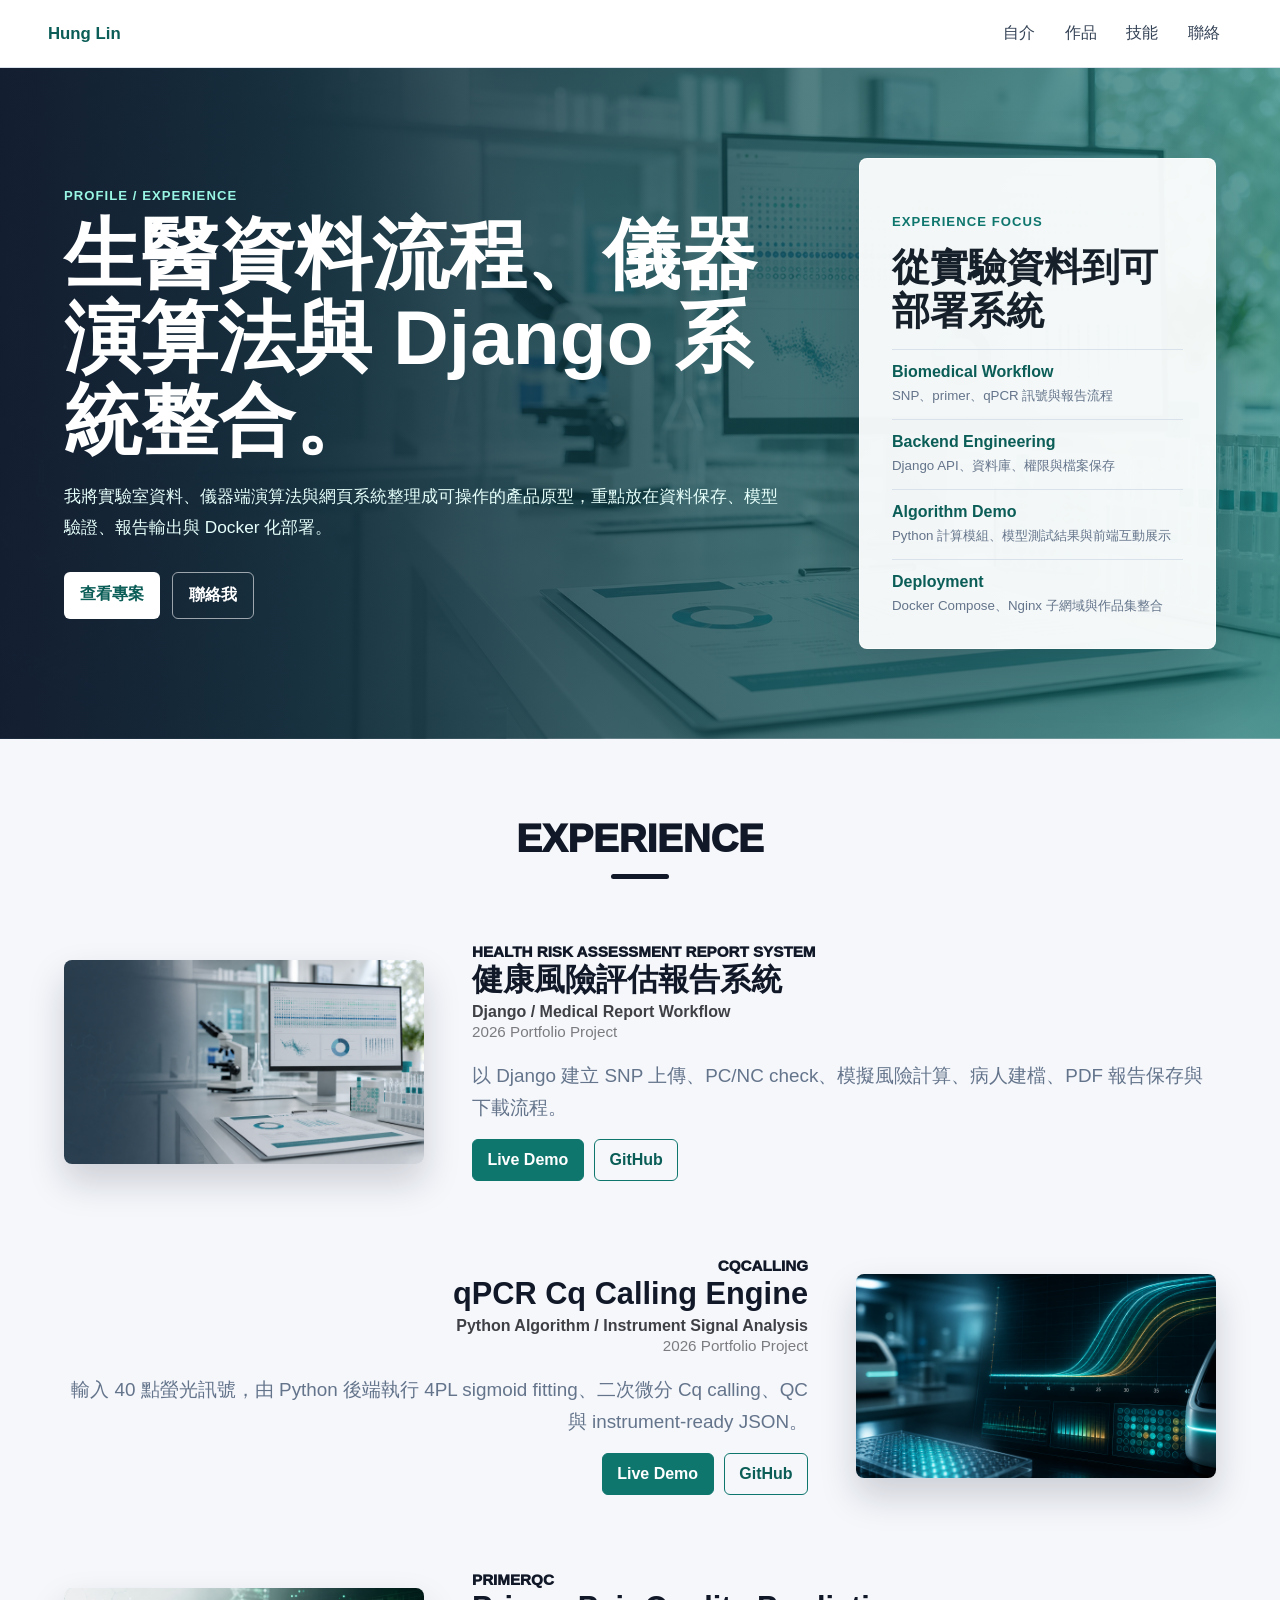
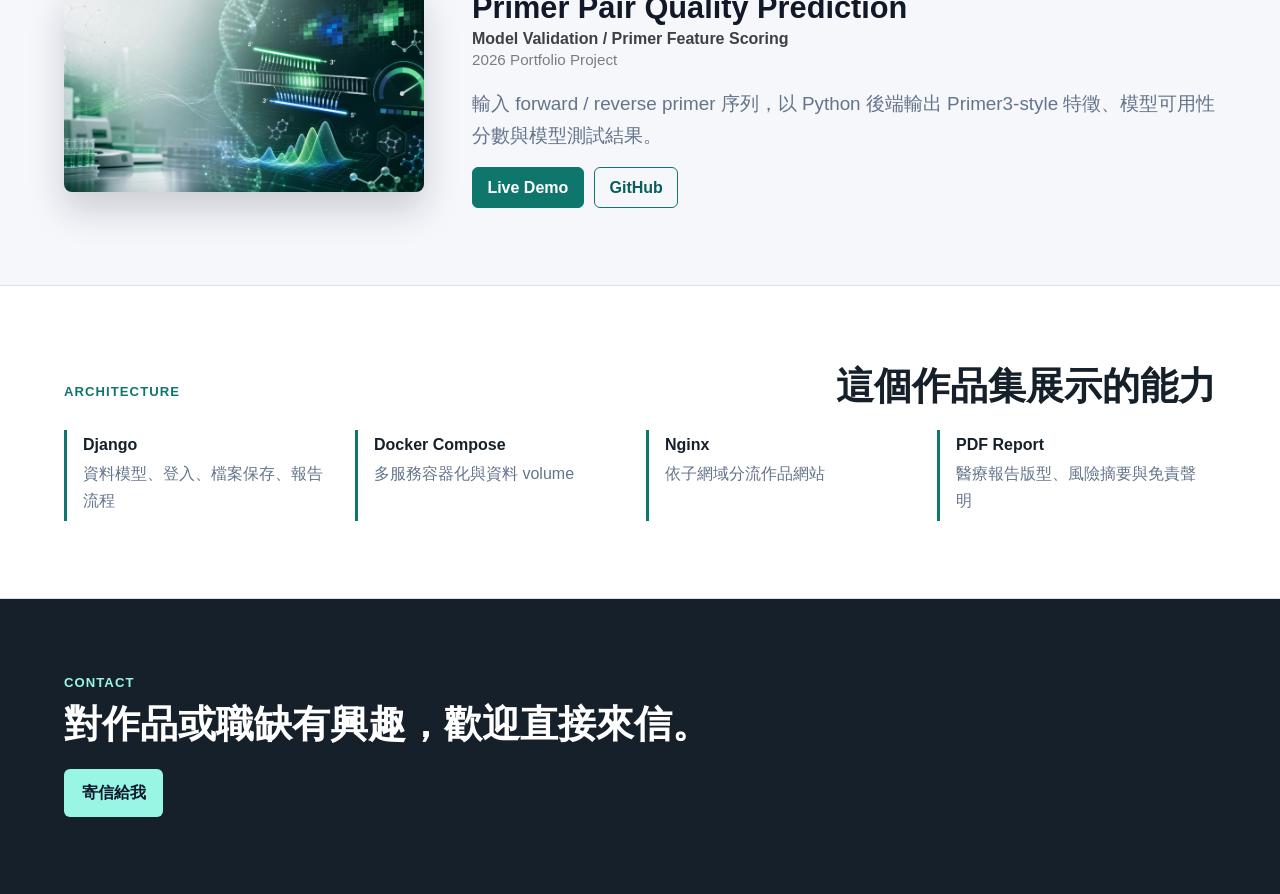
==== sites/portfolio/index.html @ 5ae378e4 "Initial portfolio project" ====
<!doctype html>
<html lang="zh-Hant">
  <head>
    <meta charset="utf-8">
    <meta name="viewport" content="width=device-width, initial-scale=1">
    <title>Hung Lin | 作品集</title>
    <link rel="stylesheet" href="styles.css?v=20260609-experience">
  </head>
  <body>
    <header class="topbar">
      <a class="brand" href="#top">Hung Lin</a>
      <nav aria-label="作品集導覽">
        <a href="#about">自介</a>
        <a href="#projects">作品</a>
        <a href="#skills">技能</a>
        <a href="#contact">聯絡</a>
      </nav>
    </header>

    <main id="top">
      <section class="hero" id="about">
        <div class="hero-copy">
          <p>Profile / Experience</p>
          <h1>生醫資料流程、儀器演算法與 Django 系統整合。</h1>
          <span>我將實驗室資料、儀器端演算法與網頁系統整理成可操作的產品原型，重點放在資料保存、模型驗證、報告輸出與 Docker 化部署。</span>
          <div class="hero-actions">
            <a class="primary" href="#projects">查看專案</a>
            <a class="secondary" href="#contact">聯絡我</a>
          </div>
        </div>
        <aside class="profile-panel" aria-label="個人經歷摘要">
          <span>Experience Focus</span>
          <h2>從實驗資料到可部署系統</h2>
          <div class="profile-list">
            <div><strong>Biomedical Workflow</strong><small>SNP、primer、qPCR 訊號與報告流程</small></div>
            <div><strong>Backend Engineering</strong><small>Django API、資料庫、權限與檔案保存</small></div>
            <div><strong>Algorithm Demo</strong><small>Python 計算模組、模型測試結果與前端互動展示</small></div>
            <div><strong>Deployment</strong><small>Docker Compose、Nginx 子網域與作品集整合</small></div>
          </div>
        </aside>
      </section>

      <section id="projects" class="section">
        <div class="experience-head">
          <h2>EXPERIENCE</h2>
        </div>
        <div class="experience-list">
          <article class="experience-item">
            <img class="project-visual" src="assets/medical-genetics-hero.png" alt="健康風險評估報告系統示意圖">
            <div class="experience-copy">
              <span>Health Risk Assessment Report System</span>
              <h3>健康風險評估報告系統</h3>
              <strong>Django / Medical Report Workflow</strong>
              <small>2026 Portfolio Project</small>
              <p>以 Django 建立 SNP 上傳、PC/NC check、模擬風險計算、病人建檔、PDF 報告保存與下載流程。</p>
              <div class="project-links">
                <a class="site-link" href="http://health.yourdomain.com" data-local-url="http://127.0.0.1:8000/login/">Live Demo</a>
                <a href="https://github.com/pingkitaooji/portfolio" target="_blank" rel="noreferrer">GitHub</a>
              </div>
            </div>
          </article>

          <article class="experience-item reverse">
            <img class="project-visual" src="assets/cqcalling-hero.png" alt="CqCalling qPCR 訊號分析示意圖">
            <div class="experience-copy">
              <span>CqCalling</span>
              <h3>qPCR Cq Calling Engine</h3>
              <strong>Python Algorithm / Instrument Signal Analysis</strong>
              <small>2026 Portfolio Project</small>
              <p>輸入 40 點螢光訊號，由 Python 後端執行 4PL sigmoid fitting、二次微分 Cq calling、QC 與 instrument-ready JSON。</p>
              <div class="project-links">
                <a class="site-link" href="http://cqcalling.yourdomain.com" data-local-url="http://127.0.0.1:8002/">Live Demo</a>
                <a href="https://github.com/pingkitaooji/portfolio" target="_blank" rel="noreferrer">GitHub</a>
              </div>
            </div>
          </article>

          <article class="experience-item">
            <img class="project-visual" src="assets/primerqc-hero.png" alt="PrimerQC 引子模型預測示意圖">
            <div class="experience-copy">
              <span>PrimerQC</span>
              <h3>Primer Pair Quality Prediction</h3>
              <strong>Model Validation / Primer Feature Scoring</strong>
              <small>2026 Portfolio Project</small>
              <p>輸入 forward / reverse primer 序列，以 Python 後端輸出 Primer3-style 特徵、模型可用性分數與模型測試結果。</p>
              <div class="project-links">
                <a class="site-link" href="http://primerqc.yourdomain.com" data-local-url="http://127.0.0.1:8003/">Live Demo</a>
                <a href="https://github.com/pingkitaooji/portfolio" target="_blank" rel="noreferrer">GitHub</a>
              </div>
            </div>
          </article>
        </div>
      </section>

      <section id="skills" class="section split">
        <div class="section-head">
          <p>Architecture</p>
          <h2>這個作品集展示的能力</h2>
        </div>
        <div class="skill-list">
          <div><strong>Django</strong><span>資料模型、登入、檔案保存、報告流程</span></div>
          <div><strong>Docker Compose</strong><span>多服務容器化與資料 volume</span></div>
          <div><strong>Nginx</strong><span>依子網域分流作品網站</span></div>
          <div><strong>PDF Report</strong><span>醫療報告版型、風險摘要與免責聲明</span></div>
        </div>
      </section>

      <section id="contact" class="section contact">
        <p>Contact</p>
        <h2>對作品或職缺有興趣，歡迎直接來信。</h2>
        <a class="mail-button" href="mailto:your.email@example.com?subject=Portfolio%20Contact">寄信給我</a>
      </section>
    </main>
    <script src="dev-links.js"></script>
  </body>
</html>
---- sites/portfolio/styles.css ----
:root {
  --ink: #16202a;
  --muted: #64748b;
  --line: #d9e2ea;
  --surface: #ffffff;
  --teal: #0f766e;
  --teal-dark: #0b5d57;
  --blue: #1d4ed8;
  --amber: #b45309;
  --soft: #f5f7fb;
  font-family: "Segoe UI", "Noto Sans TC", Arial, sans-serif;
}

* {
  box-sizing: border-box;
}

html {
  scroll-behavior: smooth;
}

body {
  margin: 0;
  background: var(--soft);
  color: var(--ink);
}

a {
  color: inherit;
}

.topbar {
  align-items: center;
  background: rgba(255, 255, 255, 0.94);
  border-bottom: 1px solid var(--line);
  display: flex;
  justify-content: space-between;
  left: 0;
  padding: 0.9rem clamp(1rem, 4vw, 3rem);
  position: sticky;
  right: 0;
  top: 0;
  z-index: 10;
}

.brand {
  color: var(--teal-dark);
  font-size: 1.05rem;
  font-weight: 800;
  text-decoration: none;
}

nav {
  display: flex;
  gap: 0.35rem;
}

nav a {
  border-radius: 6px;
  color: #334155;
  padding: 0.55rem 0.75rem;
  text-decoration: none;
}

nav a:hover {
  background: #e7f3f1;
  color: var(--teal-dark);
}

.hero {
  align-items: center;
  background:
    linear-gradient(90deg, rgba(15, 23, 42, 0.82), rgba(15, 118, 110, 0.66)),
    url("assets/medical-genetics-hero.png");
  background-position: center;
  background-size: cover;
  color: #fff;
  display: grid;
  gap: clamp(1.5rem, 4vw, 4rem);
  grid-template-columns: minmax(0, 1fr) minmax(340px, 0.48fr);
  min-height: 74vh;
  padding: clamp(3rem, 7vw, 6rem) clamp(1rem, 5vw, 5rem);
}

.hero-copy {
  max-width: 820px;
}

.hero p,
.section-head p,
.contact p {
  color: var(--teal);
  font-size: 0.82rem;
  font-weight: 800;
  letter-spacing: 0.08em;
  margin: 0 0 0.65rem;
  text-transform: uppercase;
}

.hero p {
  color: #99f6e4;
}

.hero h1 {
  font-size: clamp(2.35rem, 6vw, 5rem);
  line-height: 1.08;
  margin: 0;
  max-width: 980px;
}

.hero span {
  color: #e6fffb;
  display: block;
  font-size: 1.08rem;
  line-height: 1.8;
  margin-top: 1.2rem;
  max-width: 720px;
}

.hero-actions {
  display: flex;
  flex-wrap: wrap;
  gap: 0.75rem;
  margin-top: 1.8rem;
}

.hero-actions a,
.project a {
  border-radius: 6px;
  font-weight: 800;
  padding: 0.75rem 1rem;
  text-decoration: none;
}

.primary {
  background: #fff;
  color: var(--teal-dark);
}

.secondary {
  border: 1px solid rgba(255, 255, 255, 0.58);
  color: #fff;
}

.profile-panel {
  align-self: stretch;
  background: rgba(255, 255, 255, 0.94);
  border: 1px solid rgba(255, 255, 255, 0.68);
  border-radius: 8px;
  box-shadow: 0 24px 70px rgba(15, 23, 42, 0.22);
  color: var(--ink);
  padding: clamp(1.25rem, 3vw, 2rem);
}

.profile-panel > span {
  color: var(--teal);
  font-size: 0.82rem;
  font-weight: 900;
  letter-spacing: 0.08em;
  text-transform: uppercase;
}

.profile-panel h2 {
  font-size: clamp(1.7rem, 3vw, 2.4rem);
  line-height: 1.15;
  margin: 0.7rem 0 1rem;
}

.profile-list {
  display: grid;
  gap: 0.8rem;
}

.profile-list div {
  border-top: 1px solid var(--line);
  padding-top: 0.8rem;
}

.profile-list strong,
.profile-list small {
  display: block;
}

.profile-list strong {
  color: var(--teal-dark);
  margin-bottom: 0.25rem;
}

.profile-list small {
  color: var(--muted);
  line-height: 1.6;
}

.section {
  padding: clamp(2.5rem, 6vw, 5rem) clamp(1rem, 5vw, 5rem);
}

.section-head {
  align-items: end;
  display: flex;
  justify-content: space-between;
  margin-bottom: 1.3rem;
}

.experience-head {
  margin-bottom: clamp(2rem, 5vw, 4rem);
  text-align: center;
}

.experience-head h2 {
  color: #111827;
  font-size: clamp(3.2rem, 8vw, 6rem);
  font-weight: 950;
  letter-spacing: 0;
  line-height: 0.9;
  margin: 0;
  position: relative;
}

.experience-head h2::after {
  background: #111827;
  border-radius: 999px;
  content: "";
  display: block;
  height: 5px;
  margin: 0.8rem auto 0;
  width: 58px;
}

.section h2,
.contact h2 {
  font-size: clamp(1.7rem, 3vw, 2.6rem);
  line-height: 1.2;
  margin: 0;
}

.experience-list {
  display: grid;
  gap: clamp(2.2rem, 6vw, 5rem);
}

.experience-item {
  align-items: center;
  display: grid;
  gap: clamp(1.4rem, 4vw, 3rem);
  grid-template-columns: minmax(240px, 360px) minmax(0, 1fr);
}

.experience-item.reverse {
  grid-template-columns: minmax(0, 1fr) minmax(240px, 360px);
}

.experience-item.reverse .project-visual {
  grid-column: 2;
  grid-row: 1;
}

.experience-item.reverse .experience-copy {
  grid-column: 1;
  grid-row: 1;
  text-align: right;
}

.project-visual {
  border-radius: 8px;
  box-shadow: 0 18px 36px rgba(15, 23, 42, 0.18);
  display: block;
  height: clamp(150px, 16vw, 210px);
  object-fit: cover;
  object-position: center;
  width: 100%;
}

.experience-copy span {
  color: #111827;
  display: block;
  font-size: 0.95rem;
  font-weight: 950;
  letter-spacing: 0;
  text-transform: uppercase;
}

.experience-copy h3 {
  color: #111827;
  font-size: clamp(1.45rem, 2.4vw, 2rem);
  line-height: 1.1;
  margin: 0.15rem 0 0.25rem;
}

.experience-copy strong,
.experience-copy small {
  display: block;
  line-height: 1.35;
}

.experience-copy strong {
  color: #3f3f46;
  font-size: 1rem;
}

.experience-copy small {
  color: #7c7c80;
  font-size: 0.95rem;
  margin-bottom: 1.1rem;
}

.experience-copy p,
.skill-list span,
.contact span {
  color: var(--muted);
  line-height: 1.7;
}

.experience-copy p {
  font-size: clamp(1rem, 1.7vw, 1.18rem);
  margin: 0;
  max-width: 820px;
}

.experience-item.reverse .experience-copy p {
  margin-left: auto;
}

.project-links {
  display: flex;
  flex-wrap: wrap;
  gap: 0.65rem;
  margin-top: 0.9rem;
}

.experience-item.reverse .project-links {
  justify-content: flex-end;
}

.project-links a {
  border: 1px solid var(--teal);
  border-radius: 6px;
  color: var(--teal-dark);
  font-weight: 800;
  padding: 0.68rem 0.9rem;
  text-decoration: none;
}

.project-links a:first-child {
  background: var(--teal);
  color: #fff;
}

.split {
  background: #fff;
  border-block: 1px solid var(--line);
}

.skill-list {
  display: grid;
  gap: 0.75rem;
  grid-template-columns: repeat(4, minmax(0, 1fr));
}

.skill-list div {
  border-left: 3px solid var(--teal);
  padding: 0.4rem 1rem;
}

.skill-list strong,
.skill-list span {
  display: block;
}

.skill-list strong {
  margin-bottom: 0.35rem;
}

.contact {
  background: var(--ink);
  color: #fff;
}

.contact p {
  color: #99f6e4;
}

.contact span {
  color: #cbd5e1;
}

.mail-button {
  background: #99f6e4;
  border-radius: 6px;
  color: #0f172a;
  display: inline-flex;
  font-weight: 900;
  margin-top: 1.4rem;
  padding: 0.85rem 1.1rem;
  text-decoration: none;
}

@media (max-width: 980px) {
  .hero {
    grid-template-columns: 1fr;
  }

  .experience-item,
  .experience-item.reverse,
  .skill-list {
    grid-template-columns: 1fr;
  }

  .experience-item.reverse .project-visual,
  .experience-item.reverse .experience-copy {
    grid-column: auto;
    grid-row: auto;
  }

  .experience-item.reverse .experience-copy {
    text-align: left;
  }

  .experience-item.reverse .experience-copy p {
    margin-left: 0;
  }

  .experience-item.reverse .project-links {
    justify-content: flex-start;
  }

  .section-head {
    align-items: start;
    flex-direction: column;
  }
}

@media (max-width: 640px) {
  .topbar {
    align-items: start;
    flex-direction: column;
    gap: 0.65rem;
  }

  nav {
    flex-wrap: wrap;
  }
}
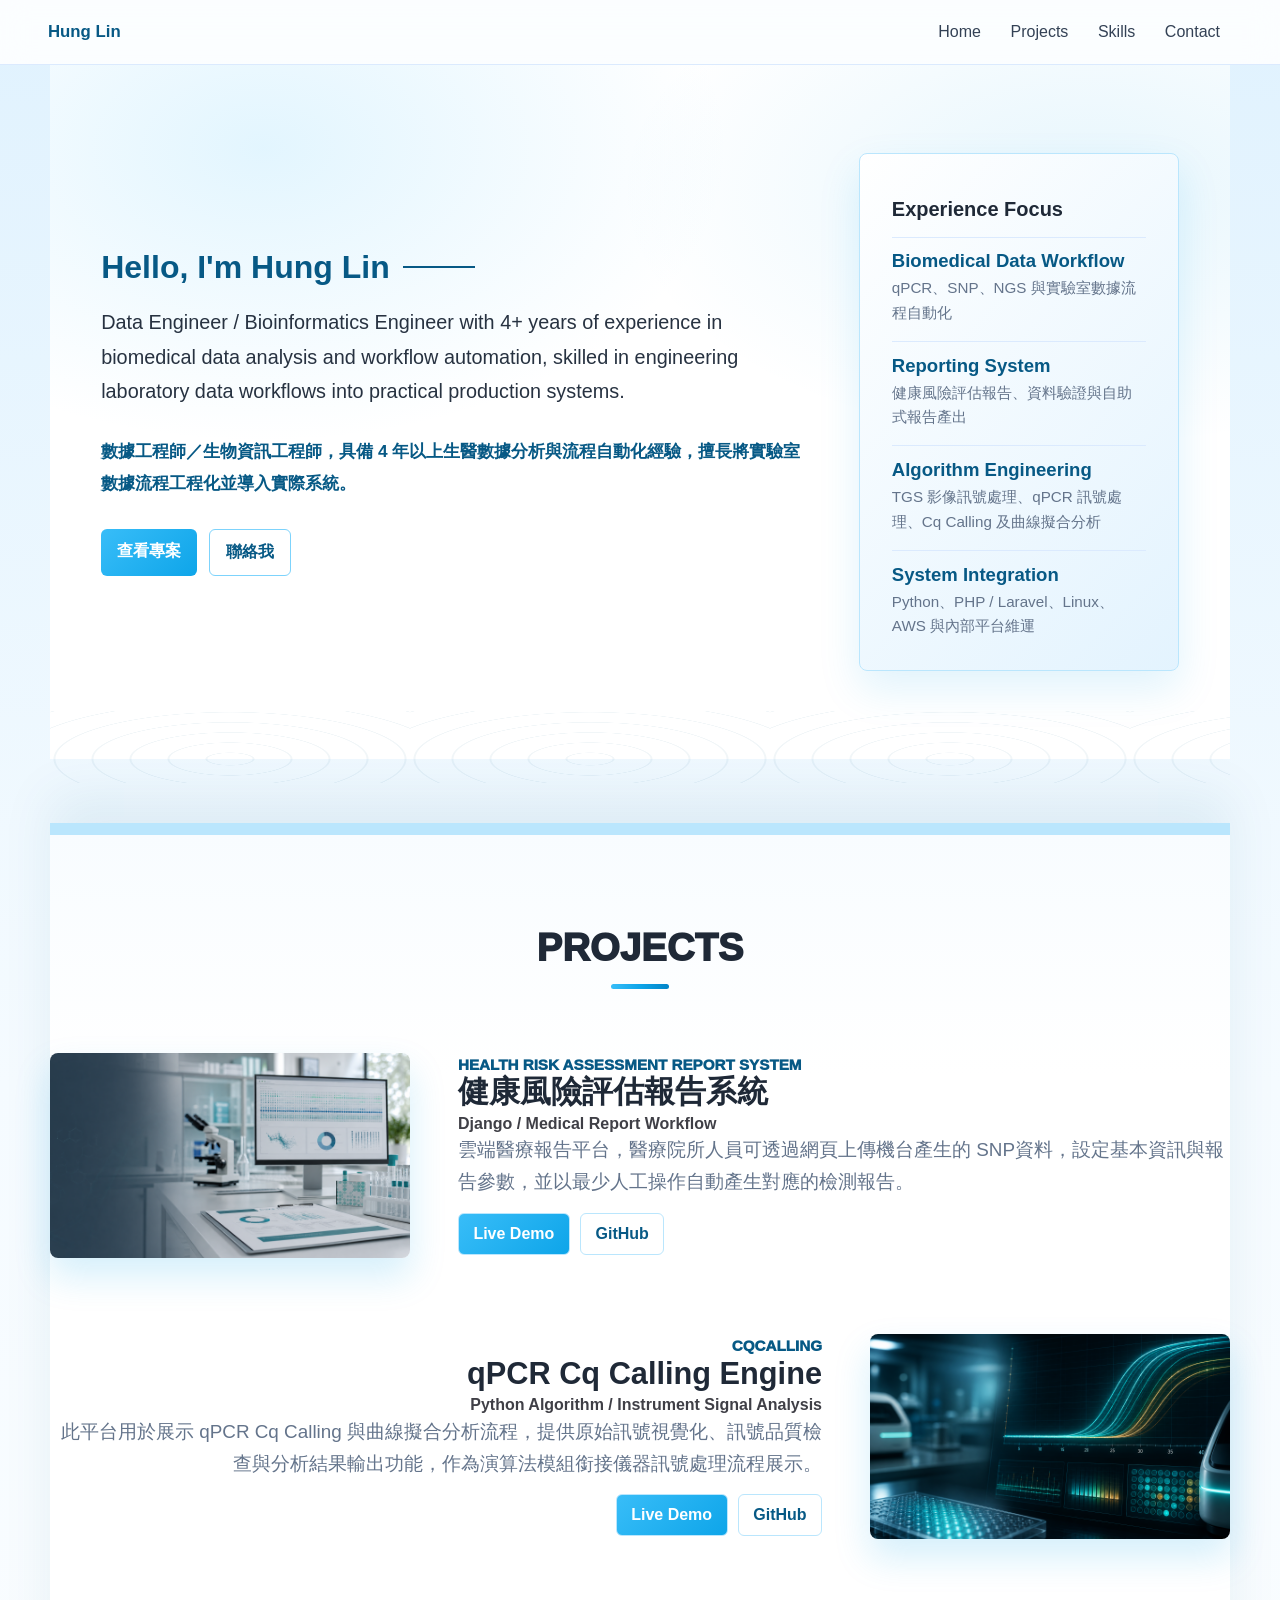
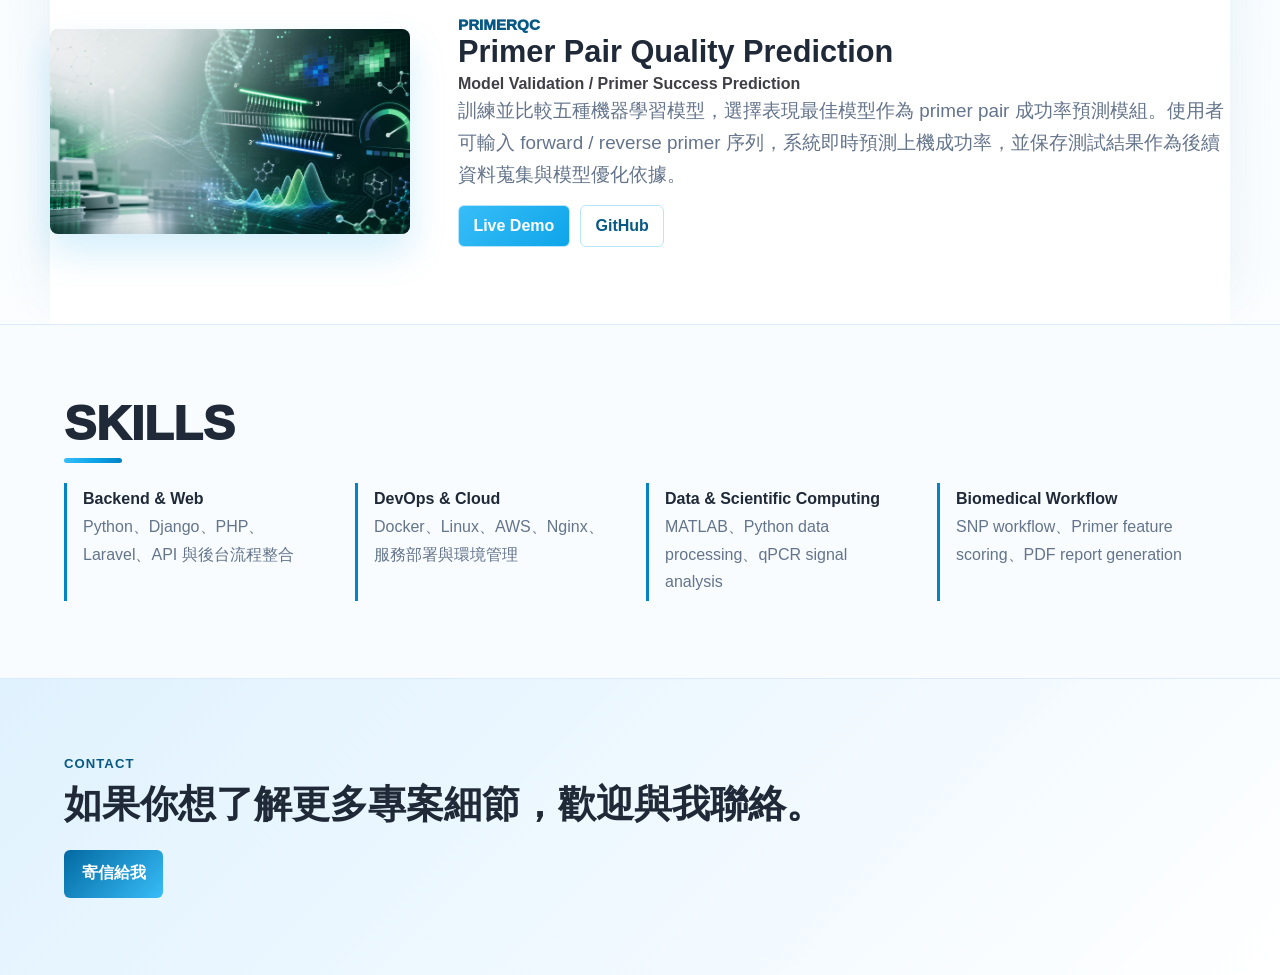
==== commit 54a031d0: "Refine portfolio theme and README" ====
--- a/sites/portfolio/index.html
+++ b/sites/portfolio/index.html
@@ -4,45 +4,45 @@
     <meta charset="utf-8">
     <meta name="viewport" content="width=device-width, initial-scale=1">
     <title>Hung Lin | 作品集</title>
-    <link rel="stylesheet" href="styles.css?v=20260609-experience">
+    <link rel="stylesheet" href="styles.css?v=20260609-skills-title">
   </head>
   <body>
     <header class="topbar">
       <a class="brand" href="#top">Hung Lin</a>
       <nav aria-label="作品集導覽">
-        <a href="#about">自介</a>
-        <a href="#projects">作品</a>
-        <a href="#skills">技能</a>
-        <a href="#contact">聯絡</a>
+        <a href="#about">Home</a>
+        <a href="#projects">Projects</a>
+        <a href="#skills">Skills</a>
+        <a href="#contact">Contact</a>
       </nav>
     </header>
 
     <main id="top">
       <section class="hero" id="about">
         <div class="hero-copy">
-          <p>Profile / Experience</p>
-          <h1>生醫資料流程、儀器演算法與 Django 系統整合。</h1>
-          <span>我將實驗室資料、儀器端演算法與網頁系統整理成可操作的產品原型，重點放在資料保存、模型驗證、報告輸出與 Docker 化部署。</span>
+          <p class="intro-line">Hello, I'm Hung Lin</p>
+          <span class="intro-en">Data Engineer / Bioinformatics Engineer with 4+ years of experience in biomedical data analysis and workflow automation, skilled in engineering laboratory data workflows into practical production systems.</span>
+          <span class="intro-zh">數據工程師／生物資訊工程師，具備 4 年以上生醫數據分析與流程自動化經驗，擅長將實驗室數據流程工程化並導入實際系統。</span>
           <div class="hero-actions">
             <a class="primary" href="#projects">查看專案</a>
             <a class="secondary" href="#contact">聯絡我</a>
           </div>
         </div>
-        <aside class="profile-panel" aria-label="個人經歷摘要">
-          <span>Experience Focus</span>
-          <h2>從實驗資料到可部署系統</h2>
+
+        <aside class="profile-panel" aria-label="經歷摘要">
+          <h1>Experience Focus</h1>
           <div class="profile-list">
-            <div><strong>Biomedical Workflow</strong><small>SNP、primer、qPCR 訊號與報告流程</small></div>
-            <div><strong>Backend Engineering</strong><small>Django API、資料庫、權限與檔案保存</small></div>
-            <div><strong>Algorithm Demo</strong><small>Python 計算模組、模型測試結果與前端互動展示</small></div>
-            <div><strong>Deployment</strong><small>Docker Compose、Nginx 子網域與作品集整合</small></div>
+            <div><strong>Biomedical Data Workflow</strong><small>qPCR、SNP、NGS 與實驗室數據流程自動化</small></div>
+            <div><strong>Reporting System</strong><small>健康風險評估報告、資料驗證與自助式報告產出</small></div>
+            <div><strong>Algorithm Engineering</strong><small>TGS 影像訊號處理、qPCR 訊號處理、Cq Calling 及曲線擬合分析</small></div>
+            <div><strong>System Integration</strong><small>Python、PHP / Laravel、Linux、AWS 與內部平台維運</small></div>
           </div>
         </aside>
       </section>
 
       <section id="projects" class="section">
         <div class="experience-head">
-          <h2>EXPERIENCE</h2>
+          <h2>PROJECTS</h2>
         </div>
         <div class="experience-list">
           <article class="experience-item">
@@ -51,8 +51,7 @@
               <span>Health Risk Assessment Report System</span>
               <h3>健康風險評估報告系統</h3>
               <strong>Django / Medical Report Workflow</strong>
-              <small>2026 Portfolio Project</small>
-              <p>以 Django 建立 SNP 上傳、PC/NC check、模擬風險計算、病人建檔、PDF 報告保存與下載流程。</p>
+              <p>雲端醫療報告平台，醫療院所人員可透過網頁上傳機台產生的 SNP資料，設定基本資訊與報告參數，並以最少人工操作自動產生對應的檢測報告。</p>
               <div class="project-links">
                 <a class="site-link" href="http://health.yourdomain.com" data-local-url="http://127.0.0.1:8000/login/">Live Demo</a>
                 <a href="https://github.com/pingkitaooji/portfolio" target="_blank" rel="noreferrer">GitHub</a>
@@ -66,8 +65,7 @@
               <span>CqCalling</span>
               <h3>qPCR Cq Calling Engine</h3>
               <strong>Python Algorithm / Instrument Signal Analysis</strong>
-              <small>2026 Portfolio Project</small>
-              <p>輸入 40 點螢光訊號，由 Python 後端執行 4PL sigmoid fitting、二次微分 Cq calling、QC 與 instrument-ready JSON。</p>
+              <p>此平台用於展示 qPCR Cq Calling 與曲線擬合分析流程，提供原始訊號視覺化、訊號品質檢查與分析結果輸出功能，作為演算法模組銜接儀器訊號處理流程展示。</p>
               <div class="project-links">
                 <a class="site-link" href="http://cqcalling.yourdomain.com" data-local-url="http://127.0.0.1:8002/">Live Demo</a>
                 <a href="https://github.com/pingkitaooji/portfolio" target="_blank" rel="noreferrer">GitHub</a>
@@ -76,13 +74,12 @@
           </article>
 
           <article class="experience-item">
-            <img class="project-visual" src="assets/primerqc-hero.png" alt="PrimerQC 引子模型預測示意圖">
+            <img class="project-visual" src="assets/primerqc-hero.png" alt="PrimerQC primer 預測模型示意圖">
             <div class="experience-copy">
               <span>PrimerQC</span>
               <h3>Primer Pair Quality Prediction</h3>
-              <strong>Model Validation / Primer Feature Scoring</strong>
-              <small>2026 Portfolio Project</small>
-              <p>輸入 forward / reverse primer 序列，以 Python 後端輸出 Primer3-style 特徵、模型可用性分數與模型測試結果。</p>
+              <strong>Model Validation / Primer Success Prediction</strong>
+              <p>訓練並比較五種機器學習模型，選擇表現最佳模型作為 primer pair 成功率預測模組。使用者可輸入 forward / reverse primer 序列，系統即時預測上機成功率，並保存測試結果作為後續資料蒐集與模型優化依據。</p>
               <div class="project-links">
                 <a class="site-link" href="http://primerqc.yourdomain.com" data-local-url="http://127.0.0.1:8003/">Live Demo</a>
                 <a href="https://github.com/pingkitaooji/portfolio" target="_blank" rel="noreferrer">GitHub</a>
@@ -93,21 +90,20 @@
       </section>
 
       <section id="skills" class="section split">
-        <div class="section-head">
-          <p>Architecture</p>
-          <h2>這個作品集展示的能力</h2>
+        <div class="section-head skills-head">
+          <h2>SKILLS</h2>
         </div>
         <div class="skill-list">
-          <div><strong>Django</strong><span>資料模型、登入、檔案保存、報告流程</span></div>
-          <div><strong>Docker Compose</strong><span>多服務容器化與資料 volume</span></div>
-          <div><strong>Nginx</strong><span>依子網域分流作品網站</span></div>
-          <div><strong>PDF Report</strong><span>醫療報告版型、風險摘要與免責聲明</span></div>
+          <div><strong>Backend & Web</strong><span>Python、Django、PHP、Laravel、API 與後台流程整合</span></div>
+          <div><strong>DevOps & Cloud</strong><span>Docker、Linux、AWS、Nginx、服務部署與環境管理</span></div>
+          <div><strong>Data & Scientific Computing</strong><span>MATLAB、Python data processing、qPCR signal analysis</span></div>
+          <div><strong>Biomedical Workflow</strong><span>SNP workflow、Primer feature scoring、PDF report generation</span></div>
         </div>
       </section>
 
       <section id="contact" class="section contact">
         <p>Contact</p>
-        <h2>對作品或職缺有興趣，歡迎直接來信。</h2>
+        <h2>如果你想了解更多專案細節，歡迎與我聯絡。</h2>
         <a class="mail-button" href="mailto:your.email@example.com?subject=Portfolio%20Contact">寄信給我</a>
       </section>
     </main>
--- a/sites/portfolio/styles.css
+++ b/sites/portfolio/styles.css
@@ -1,13 +1,15 @@
 :root {
-  --ink: #16202a;
+  --ink: #1f2937;
   --muted: #64748b;
-  --line: #d9e2ea;
+  --line: #dbeafe;
   --surface: #ffffff;
-  --teal: #0f766e;
-  --teal-dark: #0b5d57;
-  --blue: #1d4ed8;
-  --amber: #b45309;
-  --soft: #f5f7fb;
+  --teal: #38bdf8;
+  --teal-dark: #075985;
+  --blue: #0ea5e9;
+  --amber: #7dd3fc;
+  --coral: #0284c7;
+  --soft: #f5fbff;
+  --content-width: min(100vw, 1180px);
   font-family: "Segoe UI", "Noto Sans TC", Arial, sans-serif;
 }
 
@@ -21,7 +23,8 @@
 
 body {
   margin: 0;
-  background: var(--soft);
+  background:
+    linear-gradient(180deg, #e0f2fe 0%, #f5fbff 42%, #ffffff 100%);
   color: var(--ink);
 }
 
@@ -31,7 +34,8 @@
 
 .topbar {
   align-items: center;
-  background: rgba(255, 255, 255, 0.94);
+  backdrop-filter: blur(14px);
+  background: rgba(255, 255, 255, 0.86);
   border-bottom: 1px solid var(--line);
   display: flex;
   justify-content: space-between;
@@ -63,23 +67,50 @@
 }
 
 nav a:hover {
-  background: #e7f3f1;
+  background: #e0f2fe;
   color: var(--teal-dark);
 }
 
 .hero {
   align-items: center;
   background:
-    linear-gradient(90deg, rgba(15, 23, 42, 0.82), rgba(15, 118, 110, 0.66)),
-    url("assets/medical-genetics-hero.png");
-  background-position: center;
-  background-size: cover;
-  color: #fff;
+    radial-gradient(ellipse at 18% 12%, rgba(125, 211, 252, 0.22), transparent 34%),
+    radial-gradient(ellipse at 88% 18%, rgba(14, 165, 233, 0.1), transparent 32%),
+    #ffffff;
+  border-bottom: 0;
+  color: var(--ink);
   display: grid;
   gap: clamp(1.5rem, 4vw, 4rem);
-  grid-template-columns: minmax(0, 1fr) minmax(340px, 0.48fr);
-  min-height: 74vh;
-  padding: clamp(3rem, 7vw, 6rem) clamp(1rem, 5vw, 5rem);
+  grid-template-columns: minmax(0, 1fr) minmax(320px, 0.42fr);
+  margin-inline: auto;
+  min-height: 66vh;
+  padding-inline: clamp(1.25rem, 4vw, 4rem);
+  padding-block: clamp(3rem, 7vw, 5.5rem);
+  position: relative;
+  width: var(--content-width);
+}
+
+.hero::after {
+  background:
+    repeating-radial-gradient(ellipse at center, transparent 0 22px, rgba(7, 89, 133, 0.16) 23px 24px, transparent 25px 38px);
+  background-size: 360px 96px;
+  bottom: -1.5rem;
+  content: "";
+  height: 72px;
+  left: 0;
+  opacity: 0.35;
+  pointer-events: none;
+  position: absolute;
+  right: 0;
+}
+
+#projects {
+  background:
+    linear-gradient(180deg, #f8fcff 0%, #ffffff 22%);
+  border-top: 12px solid #bae6fd;
+  box-shadow: 0 -28px 48px rgba(7, 89, 133, 0.08);
+  margin-top: clamp(2rem, 5vw, 4rem);
+  padding-top: clamp(3.2rem, 7vw, 6rem);
 }
 
 .hero-copy {
@@ -97,24 +128,55 @@
   text-transform: uppercase;
 }
 
-.hero p {
-  color: #99f6e4;
-}
-
-.hero h1 {
-  font-size: clamp(2.35rem, 6vw, 5rem);
-  line-height: 1.08;
+.hero .intro-line {
+  align-items: center;
+  color: var(--teal-dark);
+  display: flex;
+  gap: 0.85rem;
+  letter-spacing: 0;
+  text-transform: none;
+  font-size: 2rem;
+}
+
+.hero .intro-line::after {
+  background: currentColor;
+  content: "";
+  display: inline-block;
+  height: 2px;
+  width: 72px;
+}
+
+.hero h1,
+.hero h2 {
+  font-size: clamp(2rem, 4.8vw, 4.1rem);
+  line-height: 1.1;
   margin: 0;
-  max-width: 980px;
+  max-width: 940px;
 }
 
 .hero span {
-  color: #e6fffb;
+  color: var(--muted);
   display: block;
   font-size: 1.08rem;
   line-height: 1.8;
   margin-top: 1.2rem;
   max-width: 720px;
+}
+
+.hero .intro-en {
+  color: #273241;
+  font-size: clamp(1.05rem, 1.55vw, 1.3rem);
+  line-height: 1.75;
+  max-width: 820px;
+}
+
+.hero .intro-zh {
+  color: var(--teal-dark);
+  font-size: clamp(1rem, 1.35vw, 1.16rem);
+  font-weight: 800;
+  line-height: 1.85;
+  margin-top: 1.7rem;
+  max-width: 820px;
 }
 
 .hero-actions {
@@ -133,42 +195,47 @@
 }
 
 .primary {
-  background: #fff;
-  color: var(--teal-dark);
+  background: linear-gradient(135deg, var(--teal), var(--blue));
+  color: #fff;
 }
 
 .secondary {
-  border: 1px solid rgba(255, 255, 255, 0.58);
-  color: #fff;
+  border: 1px solid #7dd3fc;
+  color: var(--teal-dark);
 }
 
 .profile-panel {
   align-self: stretch;
-  background: rgba(255, 255, 255, 0.94);
-  border: 1px solid rgba(255, 255, 255, 0.68);
+  background:
+    linear-gradient(135deg, rgba(255, 255, 255, 0.98), rgba(224, 242, 254, 0.9));
+  border: 1px solid #bae6fd;
   border-radius: 8px;
-  box-shadow: 0 24px 70px rgba(15, 23, 42, 0.22);
+  box-shadow: 0 18px 42px rgba(14, 165, 233, 0.13);
   color: var(--ink);
+  justify-self: start;
+  max-width: 420px;
   padding: clamp(1.25rem, 3vw, 2rem);
+  width: 100%;
 }
 
 .profile-panel > span {
   color: var(--teal);
-  font-size: 0.82rem;
+  font-size: clamp(0.95rem, 1.2vw, 1.1rem);
   font-weight: 900;
   letter-spacing: 0.08em;
   text-transform: uppercase;
 }
 
+.profile-panel h1,
 .profile-panel h2 {
-  font-size: clamp(1.7rem, 3vw, 2.4rem);
+  font-size: clamp(0.95rem, 2.8vw, 1.25rem);
   line-height: 1.15;
   margin: 0.7rem 0 1rem;
 }
 
 .profile-list {
   display: grid;
-  gap: 0.8rem;
+  gap: 1rem;
 }
 
 .profile-list div {
@@ -183,16 +250,20 @@
 
 .profile-list strong {
   color: var(--teal-dark);
+  font-size: clamp(1.05rem, 1.45vw, 1.25rem);
   margin-bottom: 0.25rem;
 }
 
 .profile-list small {
   color: var(--muted);
+  font-size: clamp(0.95rem, 1.15vw, 1.05rem);
   line-height: 1.6;
 }
 
 .section {
-  padding: clamp(2.5rem, 6vw, 5rem) clamp(1rem, 5vw, 5rem);
+  margin-inline: auto;
+  padding-block: clamp(2.5rem, 6vw, 5rem);
+  width: var(--content-width);
 }
 
 .section-head {
@@ -202,13 +273,33 @@
   margin-bottom: 1.3rem;
 }
 
+.section .skills-head h2 {
+  color: #1f2937;
+  font-size: clamp(1.7rem, 4vw, 3rem);
+  font-weight: 950;
+  letter-spacing: 0;
+  line-height: 0.9;
+  margin: 0;
+  position: relative;
+}
+
+.section .skills-head h2::after {
+  background: linear-gradient(90deg, var(--teal), var(--blue), var(--coral));
+  border-radius: 999px;
+  content: "";
+  display: block;
+  height: 5px;
+  margin-top: 0.8rem;
+  width: 58px;
+}
+
 .experience-head {
   margin-bottom: clamp(2rem, 5vw, 4rem);
   text-align: center;
 }
 
 .experience-head h2 {
-  color: #111827;
+  color: #1f2937;
   font-size: clamp(3.2rem, 8vw, 6rem);
   font-weight: 950;
   letter-spacing: 0;
@@ -218,7 +309,7 @@
 }
 
 .experience-head h2::after {
-  background: #111827;
+  background: linear-gradient(90deg, var(--teal), var(--blue), var(--coral));
   border-radius: 999px;
   content: "";
   display: block;
@@ -263,7 +354,7 @@
 
 .project-visual {
   border-radius: 8px;
-  box-shadow: 0 18px 36px rgba(15, 23, 42, 0.18);
+  box-shadow: 0 18px 36px rgba(14, 165, 233, 0.18);
   display: block;
   height: clamp(150px, 16vw, 210px);
   object-fit: cover;
@@ -272,7 +363,7 @@
 }
 
 .experience-copy span {
-  color: #111827;
+  color: var(--teal-dark);
   display: block;
   font-size: 0.95rem;
   font-weight: 950;
@@ -281,7 +372,7 @@
 }
 
 .experience-copy h3 {
-  color: #111827;
+  color: #1f2937;
   font-size: clamp(1.45rem, 2.4vw, 2rem);
   line-height: 1.1;
   margin: 0.15rem 0 0.25rem;
@@ -333,7 +424,7 @@
 }
 
 .project-links a {
-  border: 1px solid var(--teal);
+  border: 1px solid #bae6fd;
   border-radius: 6px;
   color: var(--teal-dark);
   font-weight: 800;
@@ -342,13 +433,20 @@
 }
 
 .project-links a:first-child {
-  background: var(--teal);
+  background: linear-gradient(135deg, var(--teal), var(--blue));
   color: #fff;
 }
 
 .split {
-  background: #fff;
+  background: rgba(248, 252, 255, 0.92);
   border-block: 1px solid var(--line);
+  padding-inline: clamp(1rem, 5vw, 5rem);
+  width: 100%;
+}
+
+.split > * {
+  margin-inline: auto;
+  max-width: var(--content-width);
 }
 
 .skill-list {
@@ -358,7 +456,7 @@
 }
 
 .skill-list div {
-  border-left: 3px solid var(--teal);
+  border-left: 3px solid var(--coral);
   padding: 0.4rem 1rem;
 }
 
@@ -372,22 +470,29 @@
 }
 
 .contact {
-  background: var(--ink);
+  background: linear-gradient(135deg, #e0f2fe, #f0f9ff 55%, #ffffff);
+  color: var(--ink);
+  padding-inline: clamp(1rem, 5vw, 5rem);
+  width: 100%;
+}
+
+.contact > * {
+  margin-inline: auto;
+  max-width: var(--content-width);
+}
+
+.contact p {
+  color: var(--teal-dark);
+}
+
+.contact span {
+  color: var(--muted);
+}
+
+.mail-button {
+  background: linear-gradient(135deg, #0369a1, #38bdf8);
+  border-radius: 6px;
   color: #fff;
-}
-
-.contact p {
-  color: #99f6e4;
-}
-
-.contact span {
-  color: #cbd5e1;
-}
-
-.mail-button {
-  background: #99f6e4;
-  border-radius: 6px;
-  color: #0f172a;
   display: inline-flex;
   font-weight: 900;
   margin-top: 1.4rem;
@@ -395,6 +500,12 @@
   text-decoration: none;
 }
 
+@media (max-width: 760px) {
+  :root {
+    --content-width: min(92vw, 1180px);
+  }
+}
+
 @media (max-width: 980px) {
   .hero {
     grid-template-columns: 1fr;
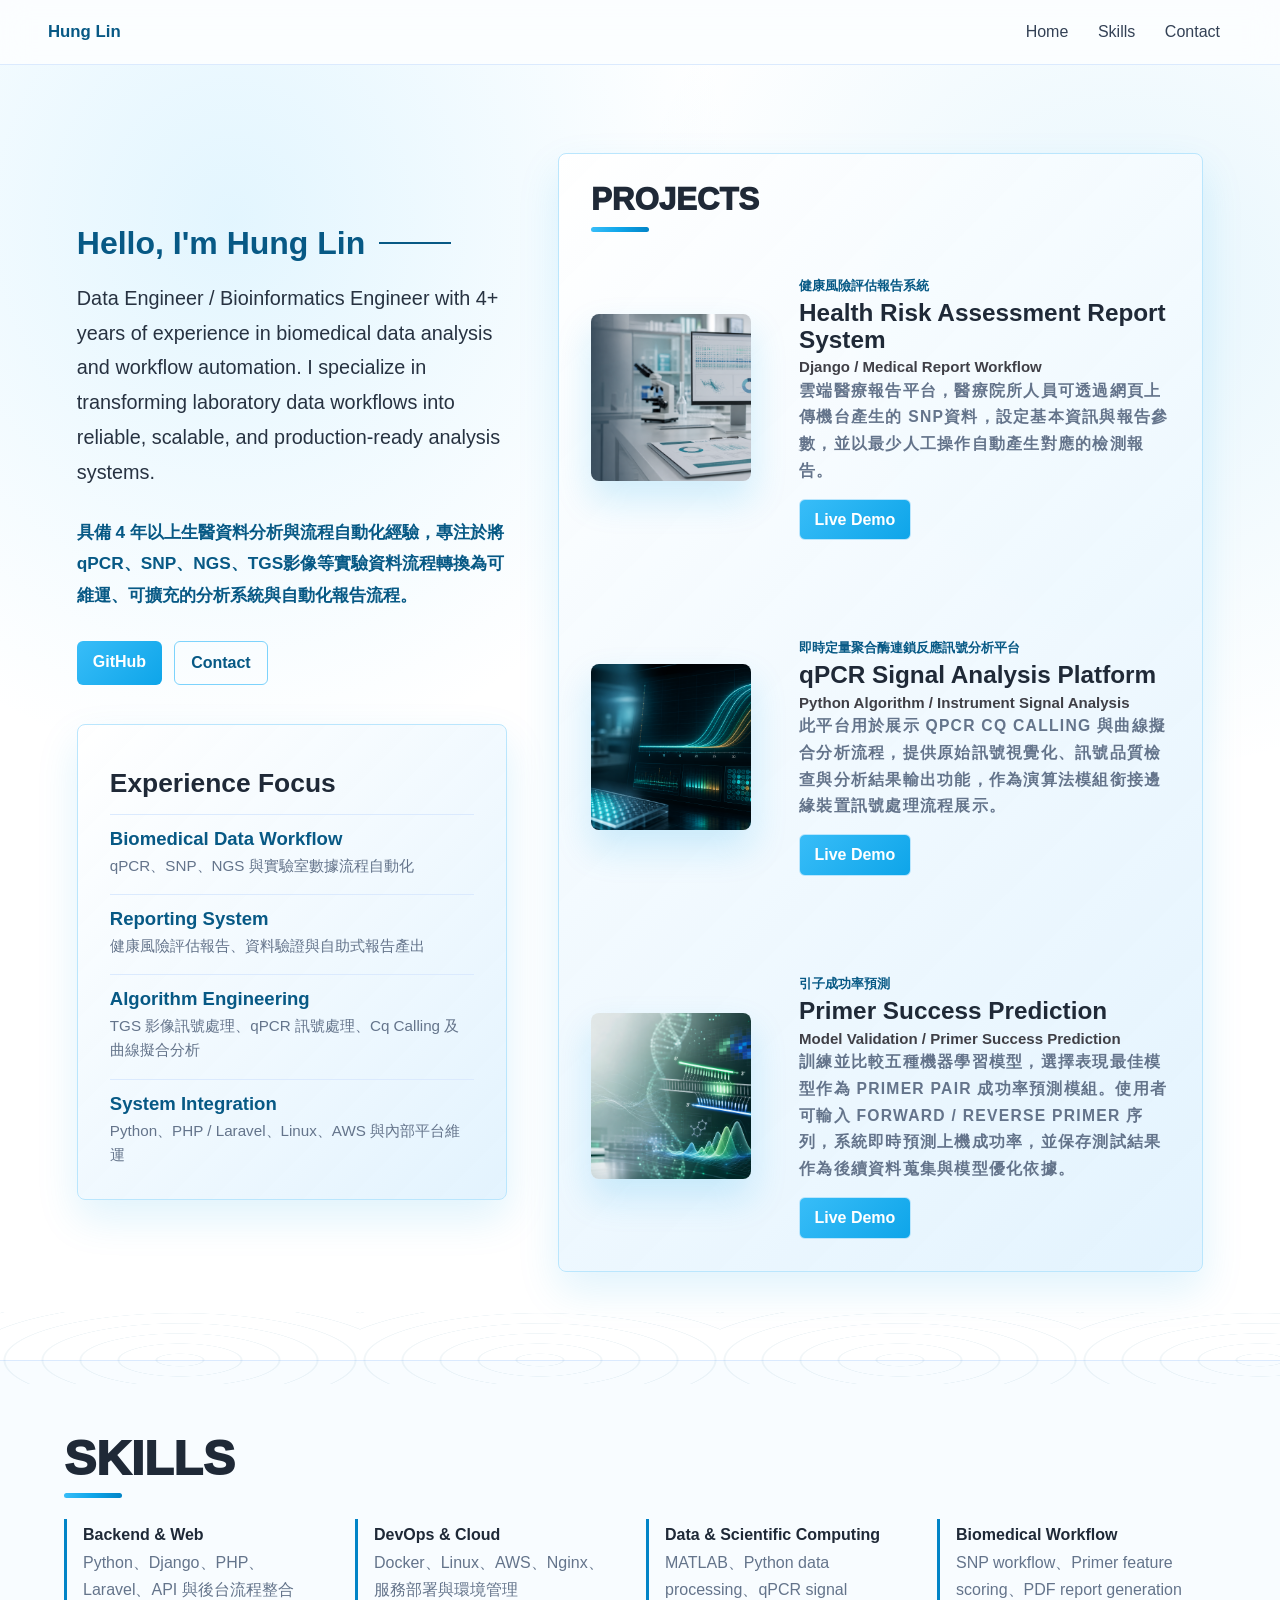
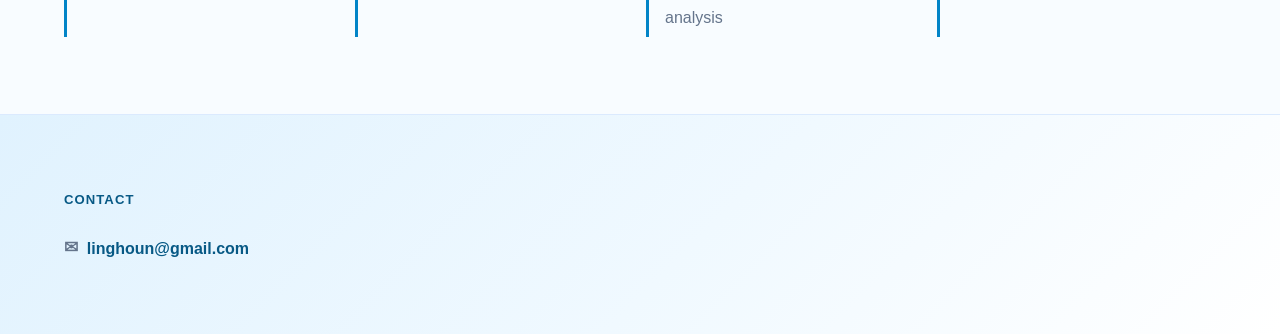
==== commit 4cc335c3: "Update portfolio project demos and health risk workflow" ====
--- a/sites/portfolio/index.html
+++ b/sites/portfolio/index.html
@@ -3,15 +3,14 @@
   <head>
     <meta charset="utf-8">
     <meta name="viewport" content="width=device-width, initial-scale=1">
-    <title>Hung Lin | 作品集</title>
-    <link rel="stylesheet" href="styles.css?v=20260609-skills-title">
+    <title>Hung Lin | Portfolio</title>
+    <link rel="stylesheet" href="styles.css?v=20260610-hero-projects">
   </head>
   <body>
     <header class="topbar">
       <a class="brand" href="#top">Hung Lin</a>
-      <nav aria-label="作品集導覽">
+      <nav aria-label="Portfolio navigation">
         <a href="#about">Home</a>
-        <a href="#projects">Projects</a>
         <a href="#skills">Skills</a>
         <a href="#contact">Contact</a>
       </nav>
@@ -21,72 +20,68 @@
       <section class="hero" id="about">
         <div class="hero-copy">
           <p class="intro-line">Hello, I'm Hung Lin</p>
-          <span class="intro-en">Data Engineer / Bioinformatics Engineer with 4+ years of experience in biomedical data analysis and workflow automation, skilled in engineering laboratory data workflows into practical production systems.</span>
-          <span class="intro-zh">數據工程師／生物資訊工程師，具備 4 年以上生醫數據分析與流程自動化經驗，擅長將實驗室數據流程工程化並導入實際系統。</span>
+          <span class="intro-en">Data Engineer / Bioinformatics Engineer with 4+ years of experience in biomedical data analysis and workflow automation. I specialize in transforming laboratory data workflows into reliable, scalable, and production-ready analysis systems.</span>
+          <span class="intro-zh">具備 4 年以上生醫資料分析與流程自動化經驗，專注於將 qPCR、SNP、NGS、TGS影像等實驗資料流程轉換為可維運、可擴充的分析系統與自動化報告流程。</span>
           <div class="hero-actions">
-            <a class="primary" href="#projects">查看專案</a>
-            <a class="secondary" href="#contact">聯絡我</a>
+            <a class="primary" href="https://github.com/pingkitaooji/portfolio" target="_blank" rel="noreferrer">GitHub</a>
+            <a class="secondary" href="#contact">Contact</a>
           </div>
+          <section class="profile-panel focus-panel" aria-label="Experience focus">
+            <h1>Experience Focus</h1>
+            <div class="profile-list">
+              <div><strong>Biomedical Data Workflow</strong><small>qPCR、SNP、NGS 與實驗室數據流程自動化</small></div>
+              <div><strong>Reporting System</strong><small>健康風險評估報告、資料驗證與自助式報告產出</small></div>
+              <div><strong>Algorithm Engineering</strong><small>TGS 影像訊號處理、qPCR 訊號處理、Cq Calling 及曲線擬合分析</small></div>
+              <div><strong>System Integration</strong><small>Python、PHP / Laravel、Linux、AWS 與內部平台維運</small></div>
+            </div>
+          </section>
         </div>
 
-        <aside class="profile-panel" aria-label="經歷摘要">
-          <h1>Experience Focus</h1>
-          <div class="profile-list">
-            <div><strong>Biomedical Data Workflow</strong><small>qPCR、SNP、NGS 與實驗室數據流程自動化</small></div>
-            <div><strong>Reporting System</strong><small>健康風險評估報告、資料驗證與自助式報告產出</small></div>
-            <div><strong>Algorithm Engineering</strong><small>TGS 影像訊號處理、qPCR 訊號處理、Cq Calling 及曲線擬合分析</small></div>
-            <div><strong>System Integration</strong><small>Python、PHP / Laravel、Linux、AWS 與內部平台維運</small></div>
+        <aside class="project-panel" id="projects" aria-label="Featured projects">
+          <div class="experience-head">
+            <h2>PROJECTS</h2>
+          </div>
+          <div class="experience-list hero-project-list">
+            <article class="experience-item" id="health-risk">
+              <img class="project-visual" src="assets/medical-genetics-hero.png" alt="健康風險評估報告系統示意圖">
+              <div class="experience-copy">
+                <span>健康風險評估報告系統</span>
+                <h3>Health Risk Assessment Report System</h3>
+                <strong>Django / Medical Report Workflow</strong>
+                <p>雲端醫療報告平台，醫療院所人員可透過網頁上傳機台產生的 SNP資料，設定基本資訊與報告參數，並以最少人工操作自動產生對應的檢測報告。</p>
+                <div class="project-links">
+                  <a class="site-link" href="http://health.yourdomain.com" data-local-url="http://127.0.0.1:8000/login/">Live Demo</a>
+                </div>
+              </div>
+            </article>
+
+            <article class="experience-item" id="cqcalling">
+              <img class="project-visual" src="assets/cqcalling-hero.png" alt="CqCalling qPCR 訊號分析示意圖">
+              <div class="experience-copy">
+                <span>即時定量聚合酶連鎖反應訊號分析平台</span>
+                <h3>qPCR Signal Analysis Platform</h3>
+                <strong>Python Algorithm / Instrument Signal Analysis</strong>
+                <p>此平台用於展示 qPCR Cq Calling 與曲線擬合分析流程，提供原始訊號視覺化、訊號品質檢查與分析結果輸出功能，作為演算法模組銜接邊緣裝置訊號處理流程展示。</p>
+                <div class="project-links">
+                  <a class="site-link" href="http://cqcalling.yourdomain.com" data-local-url="http://127.0.0.1:8002/">Live Demo</a>
+                </div>
+              </div>
+            </article>
+
+            <article class="experience-item" id="primerqc">
+              <img class="project-visual" src="assets/primerqc-hero.png" alt="PrimerQC primer 預測模型示意圖">
+              <div class="experience-copy">
+                <span>引子成功率預測</span>
+                <h3>Primer Success Prediction</h3>
+                <strong>Model Validation / Primer Success Prediction</strong>
+                <p>訓練並比較五種機器學習模型，選擇表現最佳模型作為 primer pair 成功率預測模組。使用者可輸入 forward / reverse primer 序列，系統即時預測上機成功率，並保存測試結果作為後續資料蒐集與模型優化依據。</p>
+                <div class="project-links">
+                  <a class="site-link" href="http://primerqc.yourdomain.com" data-local-url="http://127.0.0.1:8003/">Live Demo</a>
+                </div>
+              </div>
+            </article>
           </div>
         </aside>
-      </section>
-
-      <section id="projects" class="section">
-        <div class="experience-head">
-          <h2>PROJECTS</h2>
-        </div>
-        <div class="experience-list">
-          <article class="experience-item">
-            <img class="project-visual" src="assets/medical-genetics-hero.png" alt="健康風險評估報告系統示意圖">
-            <div class="experience-copy">
-              <span>Health Risk Assessment Report System</span>
-              <h3>健康風險評估報告系統</h3>
-              <strong>Django / Medical Report Workflow</strong>
-              <p>雲端醫療報告平台，醫療院所人員可透過網頁上傳機台產生的 SNP資料，設定基本資訊與報告參數，並以最少人工操作自動產生對應的檢測報告。</p>
-              <div class="project-links">
-                <a class="site-link" href="http://health.yourdomain.com" data-local-url="http://127.0.0.1:8000/login/">Live Demo</a>
-                <a href="https://github.com/pingkitaooji/portfolio" target="_blank" rel="noreferrer">GitHub</a>
-              </div>
-            </div>
-          </article>
-
-          <article class="experience-item reverse">
-            <img class="project-visual" src="assets/cqcalling-hero.png" alt="CqCalling qPCR 訊號分析示意圖">
-            <div class="experience-copy">
-              <span>CqCalling</span>
-              <h3>qPCR Cq Calling Engine</h3>
-              <strong>Python Algorithm / Instrument Signal Analysis</strong>
-              <p>此平台用於展示 qPCR Cq Calling 與曲線擬合分析流程，提供原始訊號視覺化、訊號品質檢查與分析結果輸出功能，作為演算法模組銜接儀器訊號處理流程展示。</p>
-              <div class="project-links">
-                <a class="site-link" href="http://cqcalling.yourdomain.com" data-local-url="http://127.0.0.1:8002/">Live Demo</a>
-                <a href="https://github.com/pingkitaooji/portfolio" target="_blank" rel="noreferrer">GitHub</a>
-              </div>
-            </div>
-          </article>
-
-          <article class="experience-item">
-            <img class="project-visual" src="assets/primerqc-hero.png" alt="PrimerQC primer 預測模型示意圖">
-            <div class="experience-copy">
-              <span>PrimerQC</span>
-              <h3>Primer Pair Quality Prediction</h3>
-              <strong>Model Validation / Primer Success Prediction</strong>
-              <p>訓練並比較五種機器學習模型，選擇表現最佳模型作為 primer pair 成功率預測模組。使用者可輸入 forward / reverse primer 序列，系統即時預測上機成功率，並保存測試結果作為後續資料蒐集與模型優化依據。</p>
-              <div class="project-links">
-                <a class="site-link" href="http://primerqc.yourdomain.com" data-local-url="http://127.0.0.1:8003/">Live Demo</a>
-                <a href="https://github.com/pingkitaooji/portfolio" target="_blank" rel="noreferrer">GitHub</a>
-              </div>
-            </div>
-          </article>
-        </div>
       </section>
 
       <section id="skills" class="section split">
@@ -103,8 +98,11 @@
 
       <section id="contact" class="section contact">
         <p>Contact</p>
-        <h2>如果你想了解更多專案細節，歡迎與我聯絡。</h2>
-        <a class="mail-button" href="mailto:your.email@example.com?subject=Portfolio%20Contact">寄信給我</a>
+
+        <a class="mail-button" href="https://mail.google.com/mail/?view=cm&fs=1&to=linghoun@gmail.com&su=Portfolio%20Contact" target="_blank" rel="noreferrer" aria-label="Email linghoun@gmail.com">
+          <span aria-hidden="true">✉</span>
+          <strong>linghoun@gmail.com</strong>
+        </a>
       </section>
     </main>
     <script src="dev-links.js"></script>
--- a/sites/portfolio/styles.css
+++ b/sites/portfolio/styles.css
@@ -9,7 +9,7 @@
   --amber: #7dd3fc;
   --coral: #0284c7;
   --soft: #f5fbff;
-  --content-width: min(100vw, 1180px);
+  --content-width: 100%;
   font-family: "Segoe UI", "Noto Sans TC", Arial, sans-serif;
 }
 
@@ -80,11 +80,11 @@
   border-bottom: 0;
   color: var(--ink);
   display: grid;
-  gap: clamp(1.5rem, 4vw, 4rem);
-  grid-template-columns: minmax(0, 1fr) minmax(320px, 0.42fr);
+  gap: clamp(1.5rem, 4vw, 4.5rem);
+  grid-template-columns: minmax(0, 0.4fr) minmax(0, 0.6fr);
   margin-inline: auto;
   min-height: 66vh;
-  padding-inline: clamp(1.25rem, 4vw, 4rem);
+  padding-inline: clamp(1.5rem, 6vw, 6rem);
   padding-block: clamp(3rem, 7vw, 5.5rem);
   position: relative;
   width: var(--content-width);
@@ -104,17 +104,8 @@
   right: 0;
 }
 
-#projects {
-  background:
-    linear-gradient(180deg, #f8fcff 0%, #ffffff 22%);
-  border-top: 12px solid #bae6fd;
-  box-shadow: 0 -28px 48px rgba(7, 89, 133, 0.08);
-  margin-top: clamp(2rem, 5vw, 4rem);
-  padding-top: clamp(3.2rem, 7vw, 6rem);
-}
-
 .hero-copy {
-  max-width: 820px;
+  max-width: none;
 }
 
 .hero p,
@@ -204,7 +195,9 @@
   color: var(--teal-dark);
 }
 
-.profile-panel {
+.profile-panel,
+.project-panel,
+.focus-panel {
   align-self: stretch;
   background:
     linear-gradient(135deg, rgba(255, 255, 255, 0.98), rgba(224, 242, 254, 0.9));
@@ -213,7 +206,7 @@
   box-shadow: 0 18px 42px rgba(14, 165, 233, 0.13);
   color: var(--ink);
   justify-self: start;
-  max-width: 420px;
+  max-width: none;
   padding: clamp(1.25rem, 3vw, 2rem);
   width: 100%;
 }
@@ -227,15 +220,180 @@
 }
 
 .profile-panel h1,
-.profile-panel h2 {
-  font-size: clamp(0.95rem, 2.8vw, 1.25rem);
+.profile-panel h2,
+.project-panel h1,
+.focus-panel h2 {
+  font-size: clamp(0.95rem, 2.8vw, 1.65rem);
   line-height: 1.15;
   margin: 0.7rem 0 1rem;
 }
 
+.project-panel h1,
+.focus-panel h2 {
+  color: var(--teal-dark);
+  letter-spacing: 0.08em;
+}
+
+.project-mini-list,
 .profile-list {
   display: grid;
   gap: 1rem;
+}
+
+.project-mini-list {
+  gap: 1.15rem;
+}
+
+.project-mini-card {
+  align-items: stretch;
+  border: 1px solid var(--line);
+  border-radius: 8px;
+  color: inherit;
+  display: grid;
+  gap: 1rem;
+  grid-template-columns: minmax(150px, 0.42fr) minmax(0, 1fr);
+  overflow: hidden;
+  text-decoration: none;
+  transition: border-color 160ms ease, box-shadow 160ms ease, transform 160ms ease;
+}
+
+.project-mini-card img {
+  display: block;
+  height: 100%;
+  min-height: 150px;
+  object-fit: cover;
+  width: 100%;
+}
+
+.project-mini-card span,
+.project-mini-card strong,
+.project-mini-card small {
+  display: block;
+}
+
+.project-mini-card span {
+  color: var(--teal-dark);
+  font-size: 0.78rem;
+  font-weight: 950;
+  letter-spacing: 0.04em;
+  text-transform: uppercase;
+}
+
+.project-mini-card strong {
+  color: var(--ink);
+  font-size: clamp(1rem, 1.35vw, 1.18rem);
+  line-height: 1.25;
+  margin-top: 0.25rem;
+}
+
+.project-mini-card small,
+.project-mini-card p {
+  color: var(--muted);
+  line-height: 1.45;
+}
+
+.project-mini-card small {
+  margin: 0.35rem 0 0;
+}
+
+.project-mini-card p {
+  font-size: 0.95rem;
+  margin: 0.55rem 0 0;
+}
+
+.project-mini-card > div {
+  align-self: center;
+  padding: 1rem 1rem 1rem 0;
+}
+
+.project-mini-card:hover {
+  border-color: #7dd3fc;
+  box-shadow: 0 12px 28px rgba(14, 165, 233, 0.12);
+  transform: translateY(-1px);
+}
+
+.project-mini-card:hover strong {
+  color: var(--teal-dark);
+}
+
+.project-panel .experience-head {
+  margin-bottom: 1.4rem;
+  text-align: left;
+}
+
+.project-panel .experience-head h2 {
+  font-size: clamp(0.95rem, 3.8vw, 1.95rem);
+}
+
+.project-panel .experience-head h2::after {
+  margin-left: 0;
+  margin-right: 0;
+}
+
+.hero-project-list {
+  gap: clamp(1.4rem, 3vw, 2.4rem);
+}
+
+.hero-project-list .experience-item,
+.hero-project-list .experience-item.reverse {
+  align-items: center;
+  grid-template-columns: minmax(160px, 0.42fr) minmax(0, 1fr);
+}
+
+.hero-project-list .project-visual {
+  height: clamp(140px, 13vw, 190px);
+}
+
+.hero-project-list .experience-copy {
+  text-align: left;
+}
+
+.hero-project-list .experience-copy p {
+  font-size: 0.98rem;
+}
+
+.hero-project-list .experience-copy span {
+  font-size: 0.82rem;
+}
+
+.hero-project-list .experience-copy h3 {
+  font-size: clamp(1.18rem, 1.9vw, 1.55rem);
+}
+
+.hero-project-list .experience-copy strong {
+  font-size: 0.94rem;
+}
+
+.hero-project-list .project-links {
+  justify-content: flex-start;
+}
+
+.project-quick-card {
+  border-top: 1px solid var(--line);
+  color: inherit;
+  display: block;
+  padding-top: 0.9rem;
+  text-decoration: none;
+}
+
+.project-quick-card strong,
+.project-quick-card span {
+  display: block;
+}
+
+.project-quick-card strong {
+  color: var(--teal-dark);
+  font-size: clamp(1.05rem, 1.45vw, 1.25rem);
+  margin-bottom: 0.25rem;
+}
+
+.project-quick-card span {
+  color: var(--muted);
+  line-height: 1.55;
+}
+
+.project-quick-card:hover strong {
+  color: var(--blue);
 }
 
 .profile-list div {
@@ -260,8 +418,26 @@
   line-height: 1.6;
 }
 
+.focus-panel {
+  align-self: center;
+  justify-self: start;
+  margin-top: clamp(1.5rem, 3vw, 2.5rem);
+  max-width: min(100%, 620px);
+  width: fit-content;
+}
+
+.focus-panel .profile-list {
+  width: fit-content;
+  max-width: 100%;
+}
+
+.focus-panel .profile-list div {
+  max-width: 560px;
+}
+
 .section {
   margin-inline: auto;
+  padding-inline: clamp(1.5rem, 6vw, 6rem);
   padding-block: clamp(2.5rem, 6vw, 5rem);
   width: var(--content-width);
 }
@@ -446,7 +622,7 @@
 
 .split > * {
   margin-inline: auto;
-  max-width: var(--content-width);
+  max-width: none;
 }
 
 .skill-list {
@@ -478,7 +654,7 @@
 
 .contact > * {
   margin-inline: auto;
-  max-width: var(--content-width);
+  max-width: none;
 }
 
 .contact p {
@@ -490,19 +666,30 @@
 }
 
 .mail-button {
-  background: linear-gradient(135deg, #0369a1, #38bdf8);
-  border-radius: 6px;
-  color: #fff;
+  align-items: center;
+  background: transparent;
+  border-radius: 0;
+  color: var(--teal-dark);
+  gap: 0.55rem;
   display: inline-flex;
   font-weight: 900;
   margin-top: 1.4rem;
-  padding: 0.85rem 1.1rem;
+  padding: 0;
   text-decoration: none;
+}
+
+.mail-button span {
+  font-size: 1.05rem;
+  line-height: 1;
+}
+
+.mail-button strong {
+  font-size: 1rem;
 }
 
 @media (max-width: 760px) {
   :root {
-    --content-width: min(92vw, 1180px);
+    --content-width: 100%;
   }
 }
 
@@ -551,4 +738,16 @@
   nav {
     flex-wrap: wrap;
   }
-}
+
+  .project-mini-card {
+    grid-template-columns: 1fr;
+  }
+
+  .project-mini-card img {
+    height: 160px;
+  }
+
+  .project-mini-card > div {
+    padding: 0 1rem 1rem;
+  }
+}
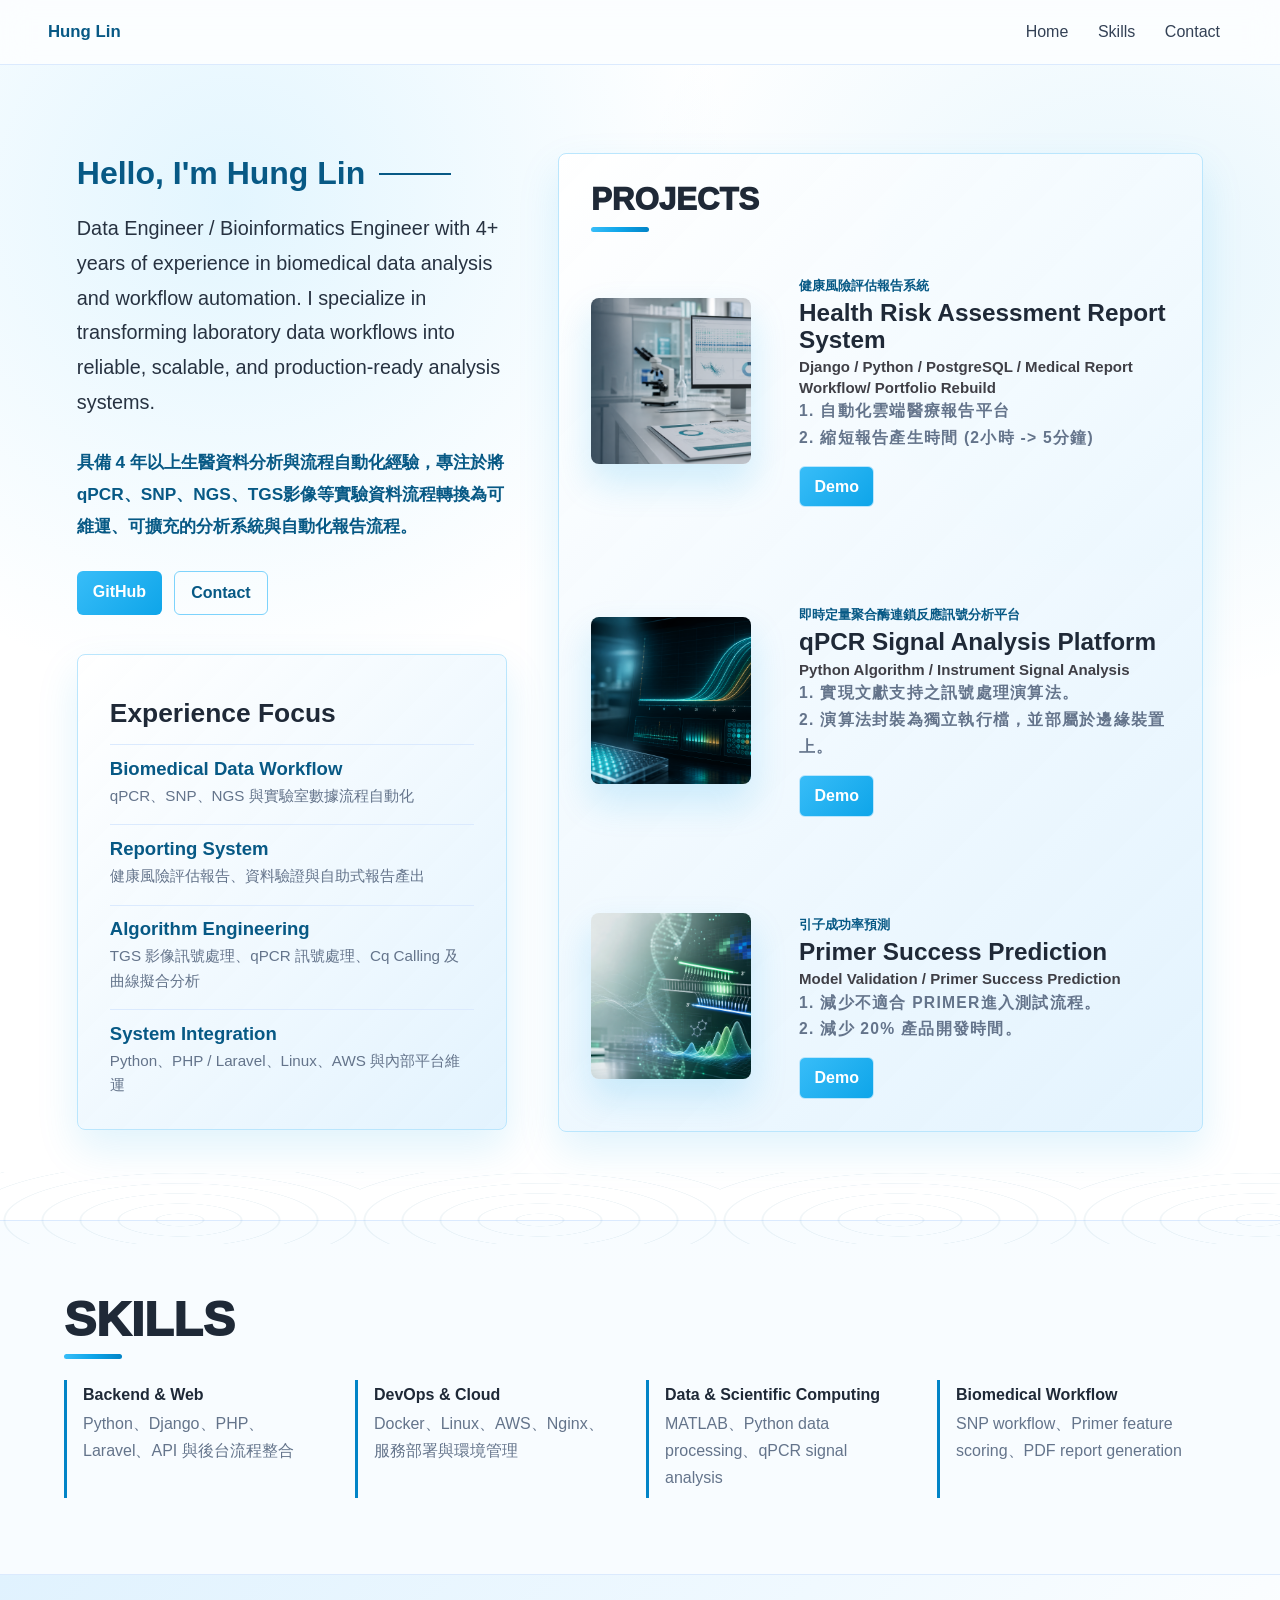
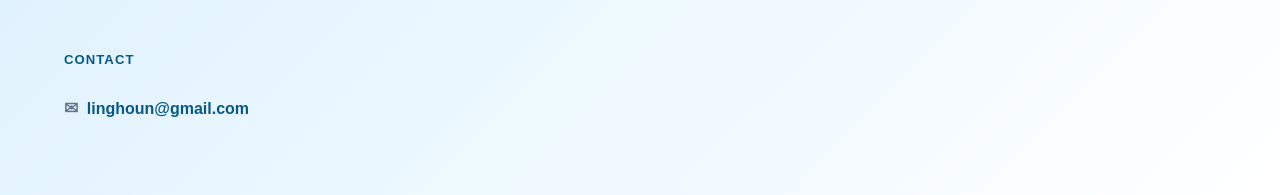
==== commit 4d796b3c: "Add production deployment and CI/CD workflow" ====
--- a/sites/portfolio/index.html
+++ b/sites/portfolio/index.html
@@ -47,10 +47,11 @@
               <div class="experience-copy">
                 <span>健康風險評估報告系統</span>
                 <h3>Health Risk Assessment Report System</h3>
-                <strong>Django / Medical Report Workflow</strong>
-                <p>雲端醫療報告平台，醫療院所人員可透過網頁上傳機台產生的 SNP資料，設定基本資訊與報告參數，並以最少人工操作自動產生對應的檢測報告。</p>
+                <strong>Django / Python / PostgreSQL / Medical Report Workflow/ Portfolio Rebuild</strong>
+                <p>1. 自動化雲端醫療報告平台</p>
+                <p>2. 縮短報告產生時間 (2小時 -> 5分鐘)</p>
                 <div class="project-links">
-                  <a class="site-link" href="http://health.yourdomain.com" data-local-url="http://127.0.0.1:8000/login/">Live Demo</a>
+                  <a class="site-link" href="http://health.yourdomain.com" data-local-url="http://127.0.0.1:8000/login/">Demo</a>
                 </div>
               </div>
             </article>
@@ -61,9 +62,10 @@
                 <span>即時定量聚合酶連鎖反應訊號分析平台</span>
                 <h3>qPCR Signal Analysis Platform</h3>
                 <strong>Python Algorithm / Instrument Signal Analysis</strong>
-                <p>此平台用於展示 qPCR Cq Calling 與曲線擬合分析流程，提供原始訊號視覺化、訊號品質檢查與分析結果輸出功能，作為演算法模組銜接邊緣裝置訊號處理流程展示。</p>
+                <p>1. 實現文獻支持之訊號處理演算法。</p>
+                <p>2. 演算法封裝為獨立執行檔，並部屬於邊緣裝置上。</p>
                 <div class="project-links">
-                  <a class="site-link" href="http://cqcalling.yourdomain.com" data-local-url="http://127.0.0.1:8002/">Live Demo</a>
+                  <a class="site-link" href="http://cqcalling.yourdomain.com" data-local-url="http://127.0.0.1:8002/">Demo</a>
                 </div>
               </div>
             </article>
@@ -74,9 +76,10 @@
                 <span>引子成功率預測</span>
                 <h3>Primer Success Prediction</h3>
                 <strong>Model Validation / Primer Success Prediction</strong>
-                <p>訓練並比較五種機器學習模型，選擇表現最佳模型作為 primer pair 成功率預測模組。使用者可輸入 forward / reverse primer 序列，系統即時預測上機成功率，並保存測試結果作為後續資料蒐集與模型優化依據。</p>
+                <p>1. 減少不適合 primer進入測試流程。</p>
+                <p>2. 減少 20% 產品開發時間。</p>
                 <div class="project-links">
-                  <a class="site-link" href="http://primerqc.yourdomain.com" data-local-url="http://127.0.0.1:8003/">Live Demo</a>
+                  <a class="site-link" href="http://primerqc.yourdomain.com" data-local-url="http://127.0.0.1:8003/">Demo</a>
                 </div>
               </div>
             </article>
